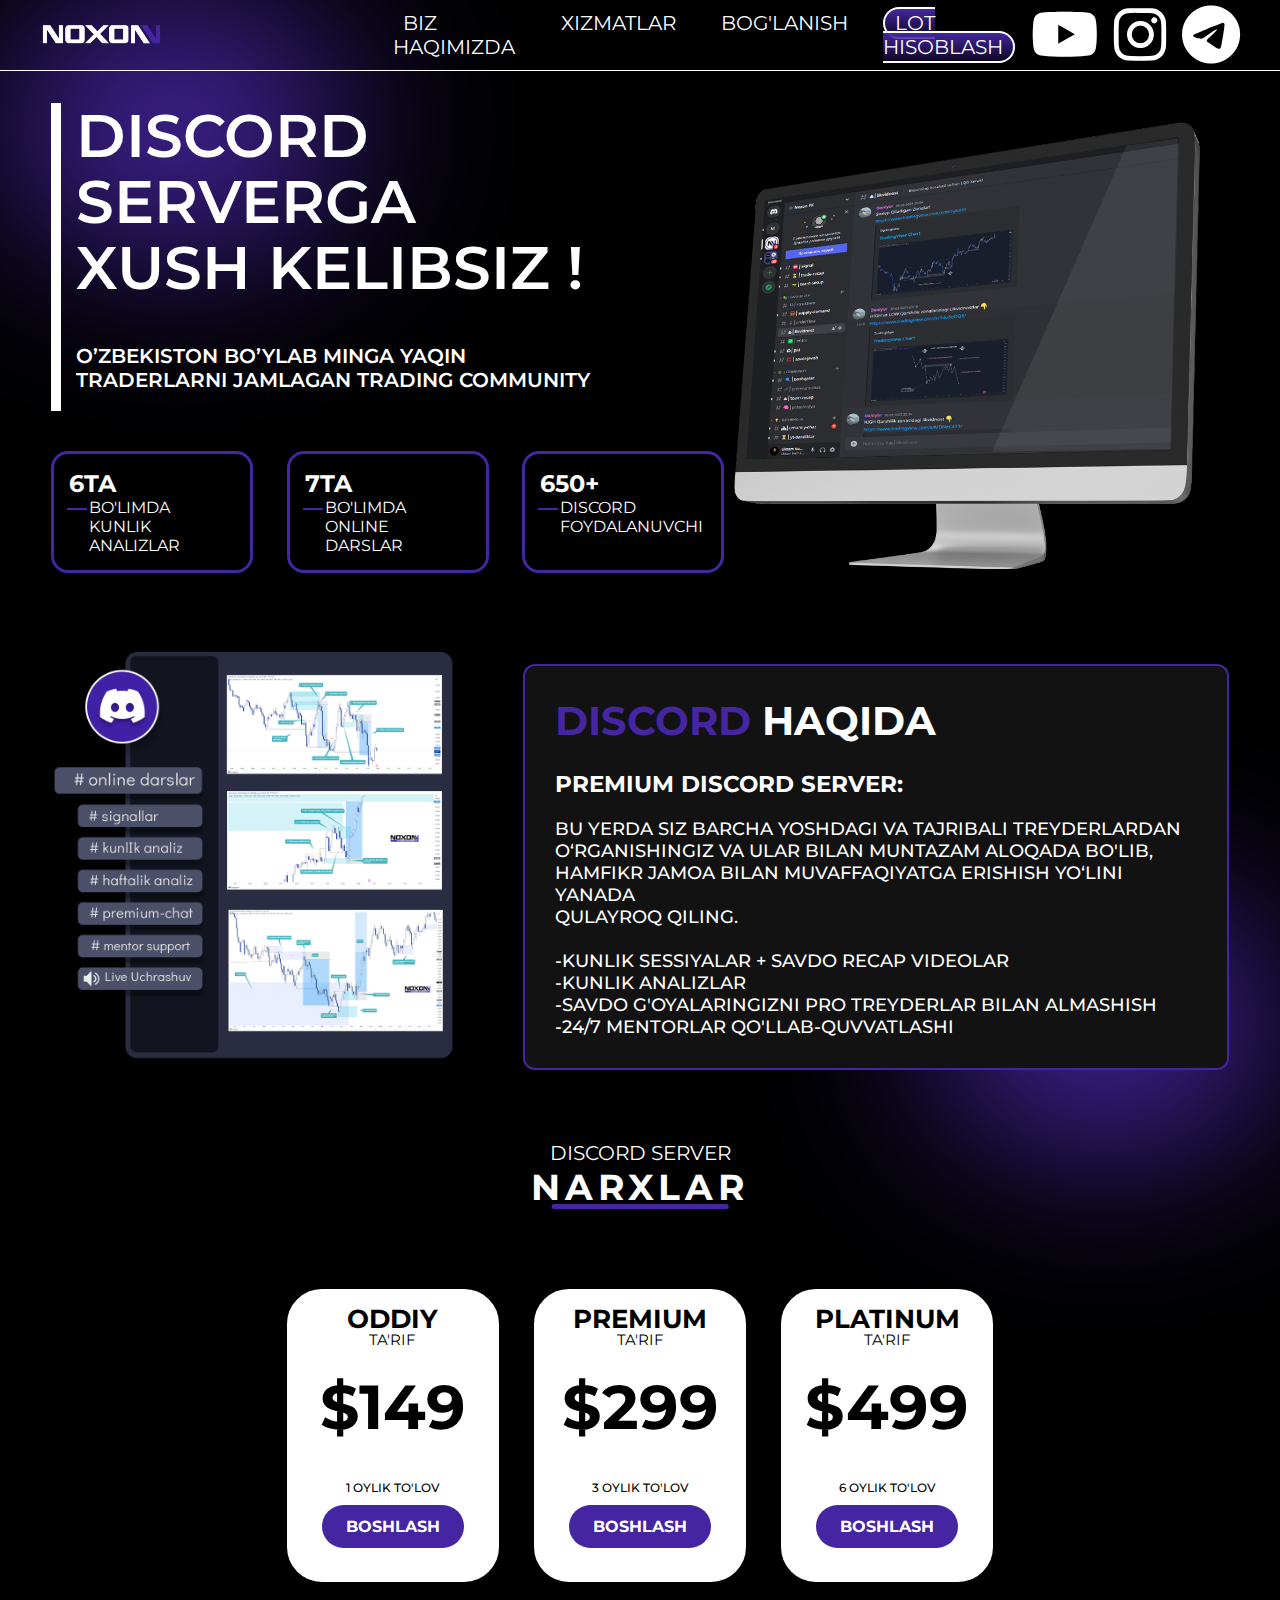
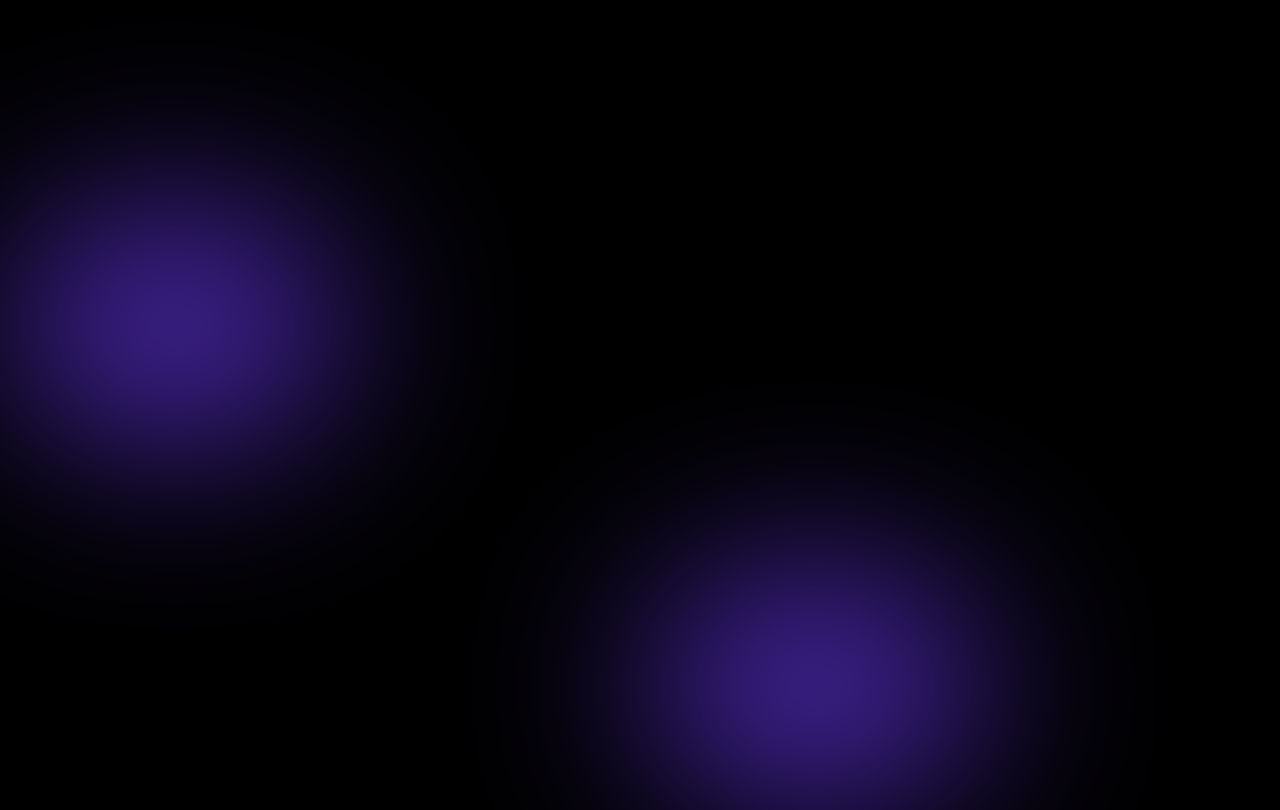
==== pages/discord-server.html @ 0a9064f8 "first commit" ====
<!DOCTYPE html>
<html lang="en">

<head>
   <meta charset="UTF-8">
   <meta http-equiv="X-UA-Compatible" content="IE=edge">
   <meta name="viewport" content="width=device-width, initial-scale=1.0">
   <link rel="stylesheet" href="https://cdnjs.cloudflare.com/ajax/libs/font-awesome/6.4.0/css/all.min.css">
   <title>Discord server</title>
   <link rel="stylesheet" href="../css/main.min.css">
</head>

<body>

   <div class="shape shape1"></div>
   <div class="shape shape2"></div>
   <div class="shape shape3"></div>
   <div class="shape shape4"></div>

   <header class="header border-bottom">
      <a href="#" class="header__logo"><img src="../image/logo.png" alt="logo" height="70"></a>
      <div class="flex">
         <nav class="header__navbar">
            <ul class="header__navbar-list">
               <li class="header__navbar-item">
                  <a href="./pages/discord-server.html" class="header__navbar-link">biz haqimizda</a>
               </li>
               <li class="header__navbar-item">
                  <a href="./pages/more.html" class="header__navbar-link">xizmatlar</a>
               </li>
               <li class="header__navbar-item">
                  <a href="./pages/online-darslar.html" class="header__navbar-link">bog'lanish</a>
               </li>
               <li class="header__navbar-item">
                  <a href="./pages/savdo-robot.html" class="header__navbar-link">lot hisoblash</a>
               </li>
            </ul>
         </nav>
         <ul class="header__social-list">
            <li class="header__social-item">
               <a href="https://youtube.com/@noxonfx" class="header__social-link"><i
                     class="fa-brands fa-youtube fa-2x"></i></a>
            </li>
            <li class="header__social-item">
               <a href="https://instagram.com/noxonfx?igshid=MzRlODBiNWFlZA==" class="header__social-link"><i
                     class="fa-brands fa-instagram fa-2x"></i></a>
            </li>
            <li class="header__social-item">
               <a href="https://t.me/noxonfx_community" class="header__social-link"><i
                     class="fa-brands fa-telegram fa-2x"></i></a>
            </li>
         </ul>
         <div class="menu-btn">
            <div class="menu-btn__burger"></div>
         </div>
         <div class="fixed-navbar">
            <ul class="header__navbar-list">
               <li class="header__navbar-item">
                  <a href="#" class="header__navbar-link">biz haqimizda</a>
               </li>
               <li class="header__navbar-item">
                  <a href="#" class="header__navbar-link">xizmatlar</a>
               </li>
               <li class="header__navbar-item">
                  <a href="#" class="header__navbar-link">bog'lanish</a>
               </li>
               <li class="header__navbar-item">
                  <a href="#" class="header__navbar-link">lot hisoblash</a>
               </li>
            </ul>
            <ul class="header__social-list">
               <li class="header__social-item">
                  <a href="https://youtube.com/@noxonfx" class="header__social-link"><i
                        class="fa-brands fa-youtube"></i></a>
               </li>
               <li class="header__social-item">
                  <a href="https://instagram.com/noxonfx?igshid=MzRlODBiNWFlZA==" class="header__social-link"><i
                        class="fa-brands fa-instagram"></i></a>
               </li>
               <li class="header__social-item">
                  <a href="https://t.me/noxonfx_community" class="header__social-link"><i
                        class="fa-brands fa-telegram"></i></a>
               </li>
            </ul>
         </div>
      </div>
   </header>

   <section class="home discord__home" id="home">
      <div>
         <div class="content index">
            <h1 class="home-heading">discord serverga <br>
            xush kelibsiz !</h1>
            <br>
            <br>
            <p>o’zbekiston bo’ylab minga yaqin <br>
            traderlarni jamlagan trading community</p>
            <br>

         </div>
         <div class="home__info">
            <div class="home__info-box">
               <h1>6ta</h1>
               <p>bo'limda kunlik analizlar</p>
            </div>
            <div class="home__info-box">
               <h1>7ta</h1>
               <p>bo'limda online darslar</p>
            </div>
            <div class="home__info-box">
               <h1>650+</h1>
               <p>discord foydalanuvchi</p>
            </div>
         </div>
      </div>
      <img src="../image/Noutbuk-mid.png" alt="">
   </section>

   <section class="info" id="info">
      <img src="../image/polni-logosi-yo'q.png" alt="">
      <div class="info__content">
         <h1><span>discord</span> haqida</h1>
         <p style="font-size: 23px; font-weight: 700; color: #fff; margin-top: 25px;">premium discord server: </p>
         <p>Bu yerda siz barcha yoshdagi va tajribali treyderlardan o‘rganishingiz va ular bilan muntazam aloqada bo'lib, hamfikr
         jamoa bilan muvaffaqiyatga erishish yo‘lini yanada <br>
         qulayroq qiling.
         <br>
         <br>
         -Kunlik Sessiyalar + Savdo Recap videolar <br>
         -Kunlik Analizlar <br>
         -Savdo g'oyalaringizni Pro Treyderlar bilan almashish <br>
         -24/7 Mentorlar qo'llab-quvvatlashi</p>
      </div>
   </section>

   <section class="price" id="price">
      <p class="price__subtitle lh" style="color: #fff; font-size: 20px;">discord server</p>
      <h1 class="price__title fsz">narxlar</h1>
      <ul class="price__list">
         <li class="price__item">
            <h3>oddiy</h3>
            <p>ta'rif</p>
            <h1>$149</h1>
            <h4>1 oylik to'lov</h4>
            <a href="#">boshlash</a>
         </li>
         <li class="price__item price__item-premium">
            <h3>premium</h3>
            <p>ta'rif</p>
            <h1>$299</h1>
            <h4>3 oylik to'lov</h4>
            <a href="#">boshlash</a>
         </li>
         <li class="price__item">
            <h3>platinum</h3>
            <p>ta'rif</p>
            <h1>$499</h1>
            <h4>6 oylik to'lov</h4>
            <a href="#">boshlash</a>
         </li>
      </ul>
   </section>


   <script src="../javascript/app.js"></script>
</body>

</html>
---- css/main.min.css ----
@import"https://fonts.googleapis.com/css2?family=Montserrat:wght@100;200;300;400;500;600;800;900&display=swap";*{font-family:"Montserrat",sans-serif;margin:0;padding:0;-webkit-box-sizing:border-box;box-sizing:border-box;outline:none;border:none;text-decoration:none;text-transform:uppercase;-webkit-transition:all .2s linear;transition:all .2s linear}html{scroll-behavior:smooth}body{background:#000001}ul{list-style:none}section{padding:2rem 4%}@media screen and (max-width: 991px){html{font-size:55%}section{padding:2rem}}@media screen and (max-width: 450px){html{font-size:50%}}.header{display:grid;grid-template-columns:1fr 2.4fr;-webkit-box-align:center;-ms-flex-align:center;align-items:center;-webkit-box-pack:justify;-ms-flex-pack:justify;justify-content:space-between;padding:0 40px}.header__logo{height:70px}.header__navbar-list{display:-webkit-box;display:-ms-flexbox;display:flex;-webkit-column-gap:25px;-moz-column-gap:25px;column-gap:25px}.header__navbar-item:last-child .header__navbar-link{border:2px solid #fff;color:#fff;border-radius:30px;background:-webkit-gradient(linear, left top, left bottom, from(#4525a1), color-stop(transparent), color-stop(transparent), color-stop(transparent), to(transparent));background:linear-gradient(to bottom, #4525a1, transparent, transparent, transparent, transparent);background-size:auto 500%}.header__navbar-item:last-child .header__navbar-link:hover{background-position:right center}.header__navbar-link{color:#fff;font-size:20px;padding:2px 10px}.header__navbar-link:hover{color:#4525a1}.header__social-list{display:-webkit-box;display:-ms-flexbox;display:flex;gap:15px}.header__social-link{color:#fff;font-size:30px}.header__social-link:hover{color:#4525a1}.border-bottom{border-bottom:1px solid #fff}.menu-btn{position:fixed;right:5%;background:rgba(0,0,0,0);border-radius:6px;display:none;-webkit-box-pack:center;-ms-flex-pack:center;justify-content:center;-webkit-box-align:center;-ms-flex-align:center;align-items:center;cursor:pointer;-webkit-transition:all .5s ease-in-out;transition:all .5s ease-in-out;z-index:201;width:50px;height:50px}.menu-btn__burger{width:30px;height:4px;background:#fff;border-radius:5px;-webkit-box-shadow:0 2px 5px rgba(255,101,47,.2);box-shadow:0 2px 5px rgba(255,101,47,.2);-webkit-transition:all .5s ease-in-out;transition:all .5s ease-in-out}.menu-btn__burger::before,.menu-btn__burger::after{content:"";position:absolute;width:30px;height:4px;background:#fff;border-radius:5px;-webkit-box-shadow:0 2px 5px rgba(255,101,47,.2);box-shadow:0 2px 5px rgba(255,101,47,.2);-webkit-transition:all .5s ease-in-out;transition:all .5s ease-in-out}.menu-btn__burger::before{-webkit-transform:translateY(-10px);transform:translateY(-10px)}.menu-btn__burger::after{-webkit-transform:translateY(10px);transform:translateY(10px)}.menu-btn.open .menu-btn__burger{-webkit-transform:translateX(-50px);transform:translateX(-50px);background:rgba(0,0,0,0);-webkit-box-shadow:none;box-shadow:none}.menu-btn.open .menu-btn__burger::before{-webkit-transform:rotate(45deg) translate(35px, -35px);transform:rotate(45deg) translate(35px, -35px)}.menu-btn.open .menu-btn__burger::after{-webkit-transform:rotate(-45deg) translate(35px, 35px);transform:rotate(-45deg) translate(35px, 35px)}.fixed-navbar{position:fixed;left:100%;top:0;width:100%;height:100%;background:rgba(0,0,0,.8470588235);z-index:200;display:none;-webkit-box-align:center;-ms-flex-align:center;align-items:center;-webkit-box-pack:center;-ms-flex-pack:center;justify-content:center;-webkit-box-orient:vertical;-webkit-box-direction:normal;-ms-flex-direction:column;flex-direction:column;gap:20px}.fixed-navbar .header__navbar-list{-webkit-box-orient:vertical;-webkit-box-direction:normal;-ms-flex-direction:column;flex-direction:column;-webkit-box-align:center;-ms-flex-align:center;align-items:center;gap:20px}.left-0{left:0 !important}.left-5{right:85% !important}@media screen and (max-width: 991px){.header{padding:0 20px}.header__navbar,.header__social-list{display:none}.menu-btn{display:-webkit-box;display:-ms-flexbox;display:flex}.fixed-navbar{display:-webkit-box;display:-ms-flexbox;display:flex}.fixed-navbar .header-navbar,.fixed-navbar .header__social-list{display:-webkit-box;display:-ms-flexbox;display:flex}}.container{width:100%;margin-left:auto;margin-right:auto;padding-left:40px;padding-right:40px}@media screen and (max-width: 450px){.container{width:600px}}@media screen and (max-width: 768px){.container{width:700px}}@media screen and (max-width: 991px){.container{width:900px}}@media screen and (max-width: 1100px){.container{width:1100px}}.logo-absolute{position:absolute;width:100px !important;top:75%;right:9%}.line{position:absolute;width:86%;height:2px;top:88%;left:5%;right:5%;background:#fff}@media screen and (max-width: 768px){.logo-absolute{width:100px !important;top:70%}}.flex{display:-webkit-box;display:-ms-flexbox;display:flex;-webkit-box-align:center;-ms-flex-align:center;align-items:center;-webkit-box-pack:justify;-ms-flex-pack:justify;justify-content:space-between;gap:10px}.home{display:-webkit-box;display:-ms-flexbox;display:flex;gap:10px;-webkit-box-align:center;-ms-flex-align:center;align-items:center;position:relative}.home__outline{position:absolute;right:2%;top:0;width:67% !important;z-index:-1}.home__link{margin-top:50px;display:-webkit-box;display:-ms-flexbox;display:flex;gap:40px}.home__link a,.home__link button{padding:8px 34px;border:2px solid #fff;color:#fff;border-radius:30px;background:-webkit-gradient(linear, left top, left bottom, from(transparent), color-stop(transparent), color-stop(transparent), color-stop(#4525a1), color-stop(transparent), to(transparent));background:linear-gradient(to bottom, transparent, transparent, transparent, #4525a1, transparent, transparent);background-size:auto 500%;cursor:pointer}.home__link a:hover,.home__link button:hover{background-color:#4525a1}.home .content{position:relative;margin-left:25px}.home .content h1{font-size:60px;font-weight:600;line-height:1.1;color:#fff}.home .content p{font-size:20px;font-weight:600;color:#fff;margin-top:5px}.home .content::after{content:"";position:absolute;top:0;left:-25px;height:100%;width:10px;background:#fff;border-radius:0}.home__info{display:-webkit-box;display:-ms-flexbox;display:flex;-webkit-box-pack:justify;-ms-flex-pack:justify;justify-content:space-between;margin-top:40px}.home__info-box{width:30%;padding:15px;border:3px solid #4525a1;border-radius:17px}.home__info-box h1{color:#fff;font-size:24px}.home__info-box p{color:#fff;font-size:16px;margin-left:20px;position:relative}.home__info-box p::before{content:"";position:absolute;top:10px;left:-22px;height:2px;width:20px;background:#4525a1}.home>img{width:42%}.home__bg{position:absolute;top:0%;left:34%;right:-10%;height:100%;width:66% !important;z-index:-1}.home__more{height:calc(100vh - 75.8px)}.home__more .content{width:65%;padding-left:18px;margin-top:65px}.home__more .content h1{font-size:58px}.home__more .content p{font-size:32px;line-height:30px}.home__flex{display:grid;grid-template-columns:2fr 1.3fr;width:100%}.home__flex div .content h1{font-size:50px;letter-spacing:3px}.home__flex div .content p{width:70%}.home__flex div .home__info{width:75%}.home__flex div .home__info .home__info-box h1{font-size:30px}.home__flex div .home__info .home__info-box p{font-weight:600}.home__flex img{width:100%}.online_info{display:grid;grid-template-columns:1fr 1.2fr;-webkit-box-align:center;-ms-flex-align:center;align-items:center;gap:150px;width:90%;margin:0 auto}.online_info img{width:65%}.online_info .info__content{padding:30px 15px 60px 15px;width:55%}.online_info .info__content h1{color:#fff}.online_info .info__content h1 span{color:#4525a1}.online_info .info__content h2{color:#fff;font-size:18px;margin-top:15px}.online_info .info__content p{font-size:18px;line-height:1.5;word-spacing:4px;color:rgba(255,255,255,.7176470588)}.home-online{display:grid;grid-template-columns:1.2fr 1fr}.home-online div .content{padding-left:20px}.home-online div .content h1{font-size:52px}.home-online img{width:100%;position:relative;top:9%;right:4.5%;margin-top:-30px}.info-content{display:grid;grid-template-columns:1fr 1fr;-webkit-box-align:center;-ms-flex-align:center;align-items:center;width:90%;margin:0 auto}.info-content .info__content{width:100%;padding:28px 15px 55px 15px}.info-content .info__content h2{color:#fff;margin-top:20px;font-size:18px;font-weight:500}.info-content .info__content p{font-size:20px;line-height:1.5;word-spacing:3px;color:rgba(255,255,255,.4235294118)}.info{display:-webkit-box;display:-ms-flexbox;display:flex;-webkit-box-align:center;-ms-flex-align:center;align-items:center;gap:60px}.info>img{width:35%}.info__content{margin-top:20px;padding:30px;border-radius:12px;border:2px solid #4525a1;background:#121212}.info__content h1{font-size:40px;color:#fff}.info__content h1 span{color:#4525a1}.info__content p{margin-top:20px;font-size:18px;font-weight:500;color:#fff}.price__subtitle{color:#4525a1;font-size:16px;text-align:center}.price .price__center{font-size:50px;padding-bottom:10px;font-weight:normal}.price .price__center::before{content:"";position:absolute;bottom:0px;left:50%;height:3px;width:10%;background:#4525a1;-webkit-transform:translateX(-50%);transform:translateX(-50%);border-radius:0px}.price .price__text{font-size:19px;color:#fff}.price__title{color:#fff;font-size:36px;text-align:center;letter-spacing:5px;position:relative}.price__title::before{content:"";position:absolute;bottom:0px;left:50%;height:5px;width:15%;background:#4525a1;-webkit-transform:translateX(-50%);transform:translateX(-50%);border-radius:10px}.price__list{width:60%;margin:0 auto;display:-webkit-box;display:-ms-flexbox;display:flex;-webkit-box-pack:justify;-ms-flex-pack:justify;justify-content:space-between;-webkit-box-align:center;-ms-flex-align:center;align-items:center;margin-top:80px}.price__item{width:30%;padding:10px 0 30px 0;border:4px solid #fff;background:#fff;border-radius:35px;text-align:center}.price__item:hover{background:#4525a1;color:#fff}.price__item:hover a{color:#181a1a;background:#fff}.price__item h3{font-size:26px}.price__item p{font-size:15px;margin-top:-5px}.price__item h1{font-size:62px;margin-top:20px;margin-bottom:35px}.price__item h4{font-size:12px;font-weight:500}.price__item a{color:#fff;margin-top:10px;display:inline-block;font-weight:700;padding:12px 24px;border-radius:30px;background:#4525a1}.price__item a:hover{-webkit-transform:scale(1.05);transform:scale(1.05)}.shape{position:absolute;width:350px;height:250px;background:#4525a1;border-radius:50%;-webkit-filter:blur(90px);filter:blur(90px);z-index:-10}.shape1{top:0}.shape2{top:100%;right:0}.shape3{top:200%;left:0}.shape4{top:240%;left:50%}.shape5{top:15%;left:40%;width:650px;height:700px}.shape6{top:110%;left:70%}.shape7{top:190%;left:-10%;width:500px;height:700px}.shape8{top:300%;left:77%;width:300px;height:550px;border-radius:0}.shape9{top:480%;left:-10%;width:350px;height:620px}.shape10{top:620%;left:80%;width:200px;height:600px;border:none}.services{color:#fff}.services__title{text-align:center;color:#fff;font-size:52px;letter-spacing:2px;font-weight:500;margin-bottom:20px}.services__list{display:-webkit-box;display:-ms-flexbox;display:flex;-webkit-box-pack:justify;-ms-flex-pack:justify;justify-content:space-between;padding:0px 90px}.services__item{position:relative;border:3px solid #fff;border-radius:30px;padding:150px 40px 40px;margin-top:100px;line-height:48px;margin-bottom:25px}.services__item h2{font-size:24px;font-weight:600}.services__item p{font-size:16px;margin-left:20px;position:relative}.services__item p::before{content:"";position:absolute;left:-20px;top:14px;width:10px;height:10px;border-radius:50%;background:#fff}.services__item>img{position:absolute;top:-100px;left:50%;-webkit-transform:translateX(-50%);transform:translateX(-50%);width:200px}.services__link{margin-top:20px}.services__link a{display:inline-block;width:100%;text-align:center;padding:8px 34px;border:2px solid #fff;color:#fff;border-radius:30px;background:-webkit-gradient(linear, left top, left bottom, from(#4525a1), color-stop(transparent), color-stop(transparent), to(transparent));background:linear-gradient(to bottom, #4525a1, transparent, transparent, transparent);background-size:auto 500%}.services__link a:hover{background-position:center right}.discord{display:-webkit-box;display:-ms-flexbox;display:flex;-webkit-box-pack:justify;-ms-flex-pack:justify;justify-content:space-between;margin-top:80px;-webkit-box-align:center;-ms-flex-align:center;align-items:center}.discord__title{padding:0 20px 0 70px;font-size:75px;font-weight:600;letter-spacing:10px;line-height:95px;display:inline-block;font-family:Verdana,Geneva,Tahoma,sans-serif}.discord__title-bg{background:#000;border:1px solid #fff;border-left:0;border-radius:12px;border-top-left-radius:0;border-bottom-left-radius:0}.discord__members{padding:15px 60px 15px 120px;color:#fff;background:#4525a1;display:inline-block;border-radius:90px;border-top-left-radius:0;border-bottom-left-radius:0;border:1px solid #fff;border-left:0;margin-top:-33px}.discord__members-title{font-size:97px}.discord__members p{font-size:34px;margin-top:-20px;padding-left:15px}.discord__right{margin-left:-50px}.discord__right img{width:80%;height:100%}.team__text{font-size:25px}.team__center{font-size:45px;letter-spacing:2px;padding-bottom:10px}.team{margin-top:50px;color:#fff}.team__list{display:-webkit-box;display:-ms-flexbox;display:flex;-webkit-box-pack:center;-ms-flex-pack:center;justify-content:center;margin-top:50px;gap:30px}.team__item{position:relative;width:40%;border-radius:15px;text-align:right;background:-webkit-gradient(linear, left top, left bottom, from(#4525a1), to(#492266));background:linear-gradient(to bottom, #4525a1, #492266)}.team__item img{position:absolute;bottom:0;left:2%}.team__item h1{font-size:32px;margin:40px 20px 0}.team__item h2{font-size:28px;font-weight:400;margin:0 20px 50px}.team__item-social{display:-webkit-box;display:-ms-flexbox;display:flex;gap:10px;-webkit-box-pack:end;-ms-flex-pack:end;justify-content:flex-end;margin-right:20px}.team__item-social a{color:#fff;font-size:28px;padding-bottom:5px}.result{margin-top:50px}.result__list{display:-webkit-box;display:-ms-flexbox;display:flex;-webkit-box-pack:justify;-ms-flex-pack:justify;justify-content:space-between;gap:30px;color:#fff;margin-top:60px;padding-bottom:50px}.result__item{padding:10px 20px;background:#171717;border-radius:30px;border:2px solid #171717}.result__item h1{font-size:45px}.result__item p{font-size:22px;margin-left:40px;position:relative}.result__item p::before{content:"";position:absolute;left:-45px;top:12px;width:40px;height:4px;background:#4525a1}.result__item:hover{background:rgba(0,0,0,0);border:2px solid #4525a1}.connect{margin-top:50px;color:#fff}.connect__wrapper{display:grid;grid-template-columns:1.2fr 2fr;margin-top:50px}.connect__wrapper>div h2{font-size:25px;font-weight:700}.connect__wrapper>div p{width:80%;font-size:12.5px;letter-spacing:2px;line-height:30px;font-weight:600;opacity:.8;margin-top:30px}.connect__list{margin-top:50px}.connect__item{display:grid;margin-bottom:20px;grid-template-columns:.2fr 1fr;-webkit-box-align:center;-ms-flex-align:center;align-items:center;grid-template-rows:repeat(3, 0.1fr)}.connect__item h3{font-size:21px;font-weight:700}.connect__item h4{font-size:18px;font-weight:500}.connect__form{text-align:justify}.connect__form input,.connect__form textarea{background:#212121;padding:15px;margin:15px;border-radius:30px;resize:none;color:#fff;font-size:17px}.connect__form input:focus,.connect__form textarea:focus{background:rgba(122,122,122,.5529411765);color:#fff}.connect__form .name,.connect__form .number{width:45%}.connect__form .theme,.connect__form .message{width:98%}.connect__form .home__link{margin-top:20px;margin-left:10px}.connect__form .home__link button{border:2px solid #4525a1;position:relative;padding:10px 70px 10px 50px;font-size:17px;font-weight:600}.connect__form .home__link button i{font-size:25px;position:absolute;right:0px;top:0;background:#4525a1;width:50px;height:100%;border-radius:30px;display:-webkit-box;display:-ms-flexbox;display:flex;-webkit-box-pack:center;-ms-flex-pack:center;justify-content:center;-webkit-box-align:center;-ms-flex-align:center;align-items:center}.who{margin-top:10px;display:grid;grid-template-columns:1fr 1.3fr;-webkit-box-align:center;-ms-flex-align:center;align-items:center;gap:20px}.who>img{width:100%}.who__content{color:#fff;margin-top:-70px}.who__content h2{font-size:30px;width:10%;line-height:30px;padding-left:40px;padding-bottom:40px}.who__content .p{text-transform:none;font-size:28px;padding-bottom:30px;font-weight:600;line-height:35px}.who__content .p span{text-transform:none;font-size:25px;line-height:30px;word-spacing:12px;color:rgba(255,255,255,.9176470588)}.who__content::before{content:"";position:absolute;left:50%;height:4px;width:11%;top:117%;left:53%;background:#4525a1;-webkit-transform:translateX(-50%);transform:translateX(-50%);border-radius:0}.who__paragraph{color:#fff;font-weight:400;margin-left:40px;position:relative;line-height:1.5;font-size:31px;text-transform:none}.who__paragraph span{width:100%;text-transform:none}.who__paragraph::before{content:"";position:absolute;left:-30px;top:0;height:100%;width:5px;background:#fff;border-radius:15px}.bro__item{height:300px;width:100%;border:2px solid #fff;border-radius:15px;display:-webkit-box;display:-ms-flexbox;display:flex;position:relative;margin-top:150px;padding:20px}.bro__item img{position:absolute;height:120%;bottom:0}.bro__item p{width:100%;color:#fff;margin-left:330px;font-size:22px;line-height:1.3;word-spacing:10px;letter-spacing:1.5px;margin-top:25px;font-weight:500;text-transform:none}.bro__item p span{text-transform:none;width:100%}.bro__item h4{color:#fff;font-size:24px;position:absolute;left:2%;bottom:-28%;font-weight:400;bottom:-23%}.bro__item h4 span{font-weight:700;font-size:28px}.bro__item:last-child p{margin-left:0;margin-right:330px}.bro__item:last-child img{right:2%}.bro__item:last-child h4{left:73%}.bro__item:last-child h4 span{font-size:30px}.community{margin-bottom:60px}.community__list{display:grid;grid-template-columns:1fr 1fr 1fr}.community__list:nth-child(1){background-image:url("../image/footo-2.png");background-position:center;background-repeat:no-repeat;background-size:cover;width:100%;z-index:8}.community .community__p{color:#fff;line-height:30px;font-size:16px;word-spacing:4px;letter-spacing:3px;width:100%;font-weight:600;margin:0 auto}.community__item{width:33%;position:relative;left:-15%}.community__item h1{position:relative;right:-88%;font-size:20px;font-weight:600;line-height:25px;color:#fff}.community__item img{position:relative;width:100%;left:45%;right:5%;top:51%}.community__item p{line-height:23px;word-spacing:4px;width:52%;color:#fff;margin-left:356px;margin-top:10px;position:relative;padding-left:5px;font-size:15px}.community__item p::before{content:"";position:absolute;left:-4%;top:0;height:100%;width:3px;background:#4525a1}.hamkor{margin-top:60px}.hamkor__list{margin-top:60px;display:-webkit-box;display:-ms-flexbox;display:flex;-webkit-box-pack:space-evenly;-ms-flex-pack:space-evenly;justify-content:space-evenly;padding:50px 0;border-radius:20px;background:-webkit-gradient(linear, left bottom, left top, from(#121212), to(#212121));background:linear-gradient(to top, #121212, #212121)}.hamkor__item img{height:70px}@media screen and (max-width: 991px){.home{-webkit-box-orient:vertical;-webkit-box-direction:normal;-ms-flex-direction:column;flex-direction:column}.home>img{width:60%}.home__link a{font-size:16px;padding:6px 18px}.home__outline{display:none}.home__bg{position:absolute;right:0%;top:0%;height:100%;left:0;width:100% !important;z-index:-1}.home__more{height:calc(100vh - 70.8px)}.home__more .content{width:90%;margin-top:50px}.info{-webkit-box-orient:vertical;-webkit-box-direction:reverse;-ms-flex-direction:column-reverse;flex-direction:column-reverse;-webkit-box-align:center;-ms-flex-align:center;align-items:center}.info>img{width:70%}.price__title::before{width:50%}.price__list{display:-webkit-box;display:-ms-flexbox;display:flex;-webkit-box-orient:vertical;-webkit-box-direction:normal;-ms-flex-direction:column;flex-direction:column;gap:30px}.price__item{width:90%}.price__item a{font-size:14px}.shape{width:250px;height:250px}.services__list{-ms-flex-wrap:wrap;flex-wrap:wrap;-webkit-box-pack:center;-ms-flex-pack:center;justify-content:center}.services__link a{font-size:15px}.discord{-webkit-box-orient:vertical;-webkit-box-direction:normal;-ms-flex-direction:column;flex-direction:column}.discord__title{font-size:50px}.discord__right{text-align:center}.discord__right img{width:80%;margin-top:40px}.discord__members{padding:20px 40px 20px 100px}.discord__members-title{font-size:30px}.team__list{-webkit-box-orient:vertical;-webkit-box-direction:normal;-ms-flex-direction:column;flex-direction:column}.team__item{width:100%}.result__list{-webkit-box-orient:vertical;-webkit-box-direction:normal;-ms-flex-direction:column;flex-direction:column}.connect__wrapper{grid-template-columns:1fr}.connect__form input,.connect__form textarea{width:100% !important;padding:10px;margin:10px 0px}.connect__form .home__link{margin-top:20px;margin-left:10px}.connect__form .home__link a{border:2px solid #4525a1;position:relative;padding-right:60px}.connect__form .home__link a i{position:absolute;right:0px;top:0;background:#4525a1;width:40px;height:100%;border-radius:30px;display:-webkit-box;display:-ms-flexbox;display:flex;-webkit-box-pack:center;-ms-flex-pack:center;justify-content:center;-webkit-box-align:center;-ms-flex-align:center;align-items:center}.who{-webkit-box-orient:vertical;-webkit-box-direction:normal;-ms-flex-direction:column;flex-direction:column}.who>img{width:100%}.who__content h2{font-size:23px}.who__content p{font-size:15px}.who__paragraph{font-size:15px}.bro__item{height:650px}.bro__item img{position:absolute;height:auto;width:90%;bottom:0}.bro__item p{color:#fff;margin-left:0px;font-size:15px}.bro__item h4{left:10%;bottom:-12%}.bro__item:last-child p{margin-left:0;margin-right:0px}.bro__item:last-child img{right:5%}.bro__item:last-child h4{left:10%}.community{margin-top:70px}.community__list{-webkit-box-orient:vertical;-webkit-box-direction:normal;-ms-flex-direction:column;flex-direction:column;gap:90px}.community__item{width:95%;padding:0}.community__item h1{font-size:21px;margin-top:10px;margin-right:10px}.community__item p{margin-left:130px;margin-top:20px;position:relative;font-size:15px}.hamkor__list{-webkit-box-orient:vertical;-webkit-box-direction:normal;-ms-flex-direction:column;flex-direction:column;-webkit-box-align:center;-ms-flex-align:center;align-items:center;gap:40px}}@media screen and (max-width: 768px){.home .content h1{font-size:34px}.home .content p{font-size:16px}.home__info{-webkit-box-orient:vertical;-webkit-box-direction:normal;-ms-flex-direction:column;flex-direction:column;gap:20px}.home__info-box{width:100%}.home>img{width:100%}.home__link a{font-size:13px}.info>img{width:100%}.shape{width:100px;height:100px}.services__list{padding:20px}.services__link a{font-size:13 px}.discord__title{font-size:30px}.team__item img{width:150px}.team__item h1{font-size:20px;margin:10px 20px}.team__item h2{font-size:16px;margin:0px 20px 20px}.team__item-social a{font-size:16px}.result__list{grid-template-columns:1fr}}.outline{color:#fff;text-shadow:-1px -1px 0 #fff,1px -1px 0 #fff,-1px 1px 0 #fff,1px 1px 0 #fff}@supports(text-stroke: 2px white) or (-webkit-text-stroke: 2px white){.outline{color:rgba(0,0,0,0);-webkit-text-stroke:2px #fff;-webkit-text-stroke:2px #fff;text-shadow:none}}/*# sourceMappingURL=main.min.css.map */
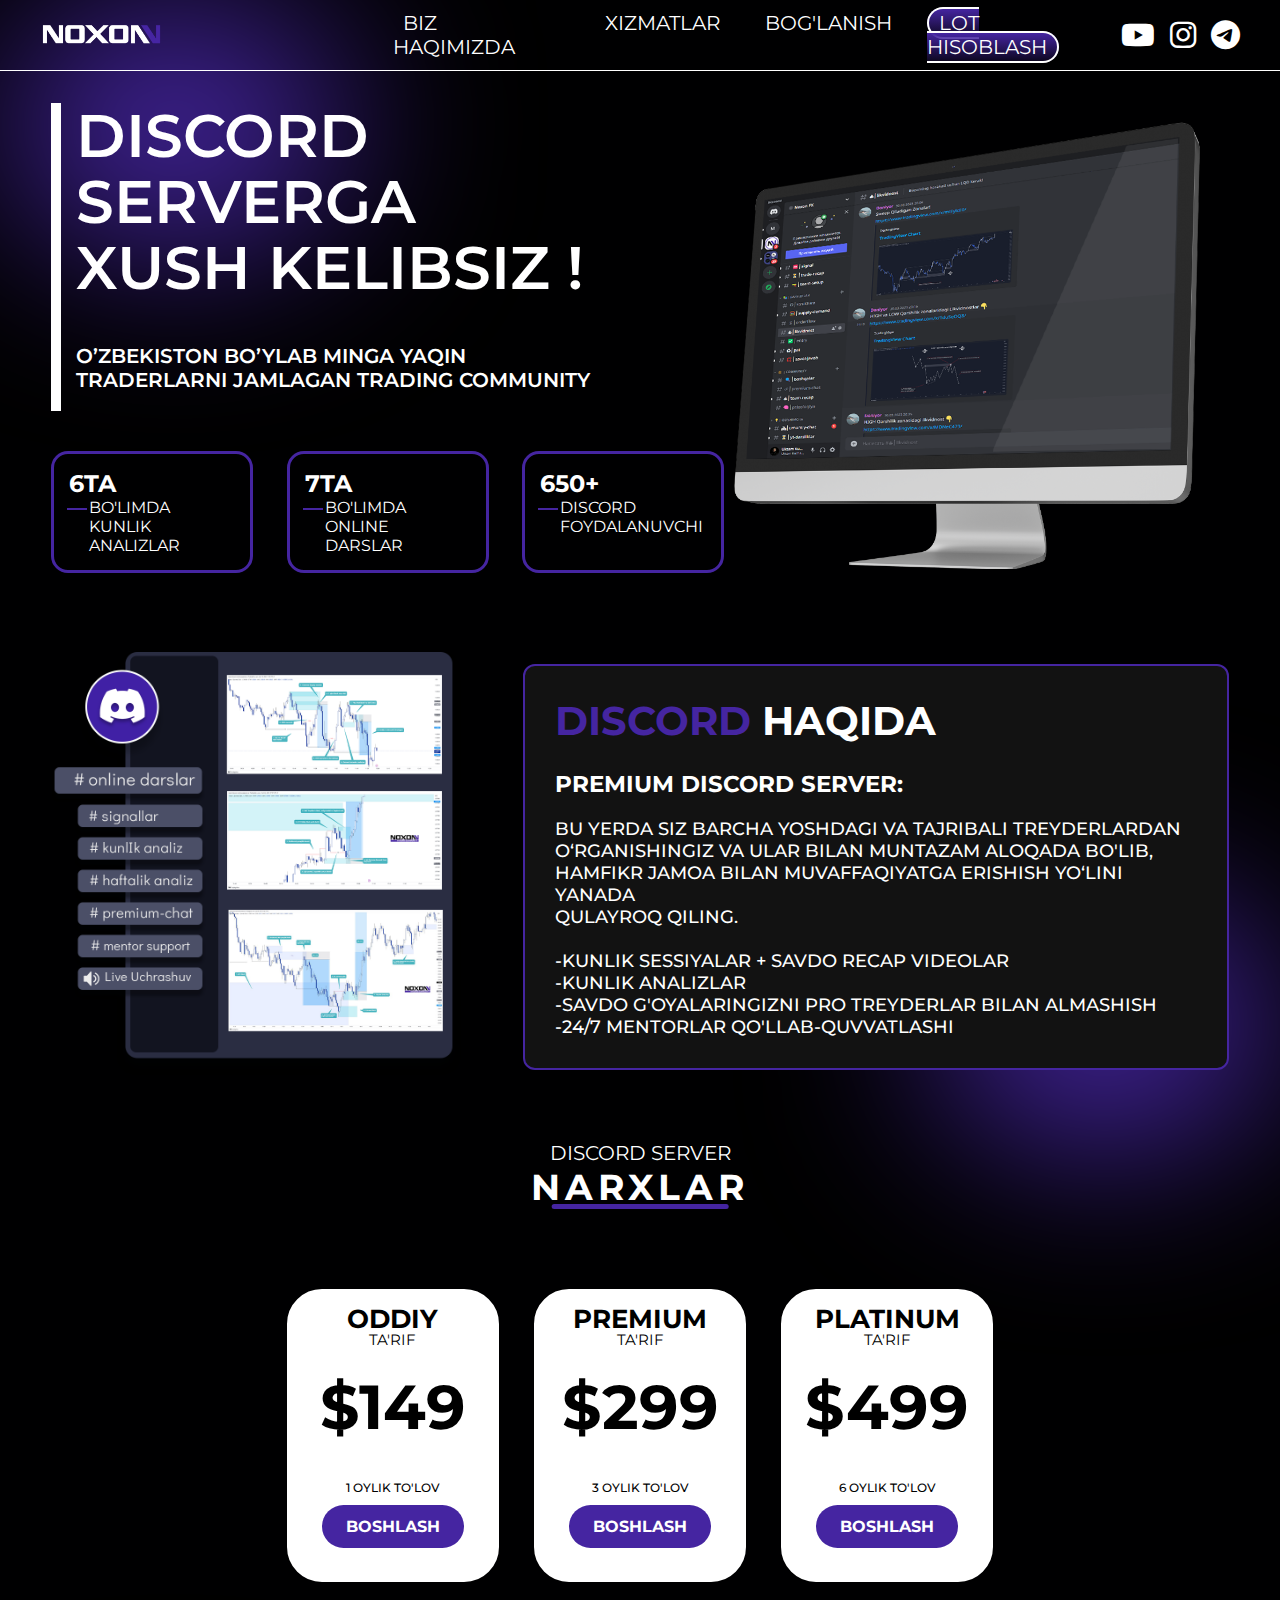
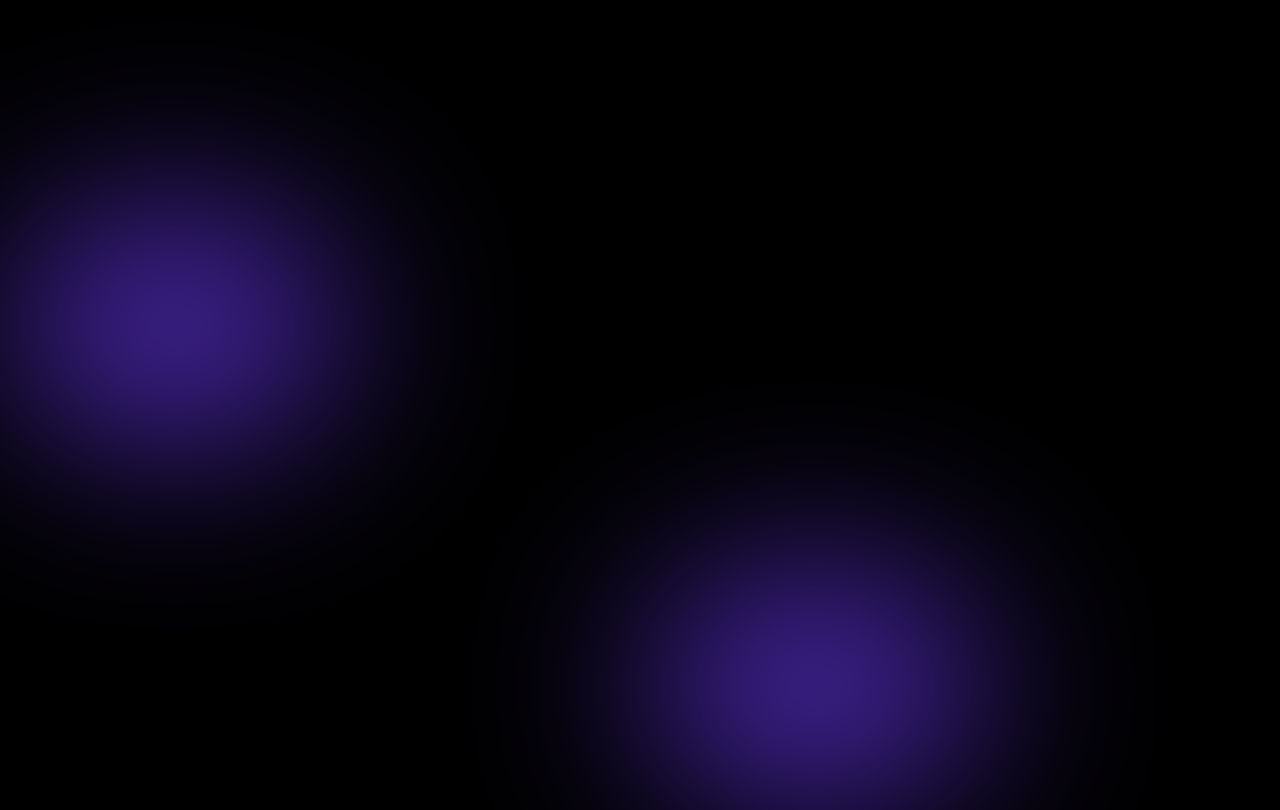
==== commit 816187f4: "man" ====
--- a/pages/discord-server.html
+++ b/pages/discord-server.html
@@ -39,15 +39,15 @@
          <ul class="header__social-list">
             <li class="header__social-item">
                <a href="https://youtube.com/@noxonfx" class="header__social-link"><i
-                     class="fa-brands fa-youtube fa-2x"></i></a>
+                     class="fa-brands fa-youtube"></i></a>
             </li>
             <li class="header__social-item">
                <a href="https://instagram.com/noxonfx?igshid=MzRlODBiNWFlZA==" class="header__social-link"><i
-                     class="fa-brands fa-instagram fa-2x"></i></a>
+                     class="fa-brands fa-instagram"></i></a>
             </li>
             <li class="header__social-item">
                <a href="https://t.me/noxonfx_community" class="header__social-link"><i
-                     class="fa-brands fa-telegram fa-2x"></i></a>
+                     class="fa-brands fa-telegram"></i></a>
             </li>
          </ul>
          <div class="menu-btn">
